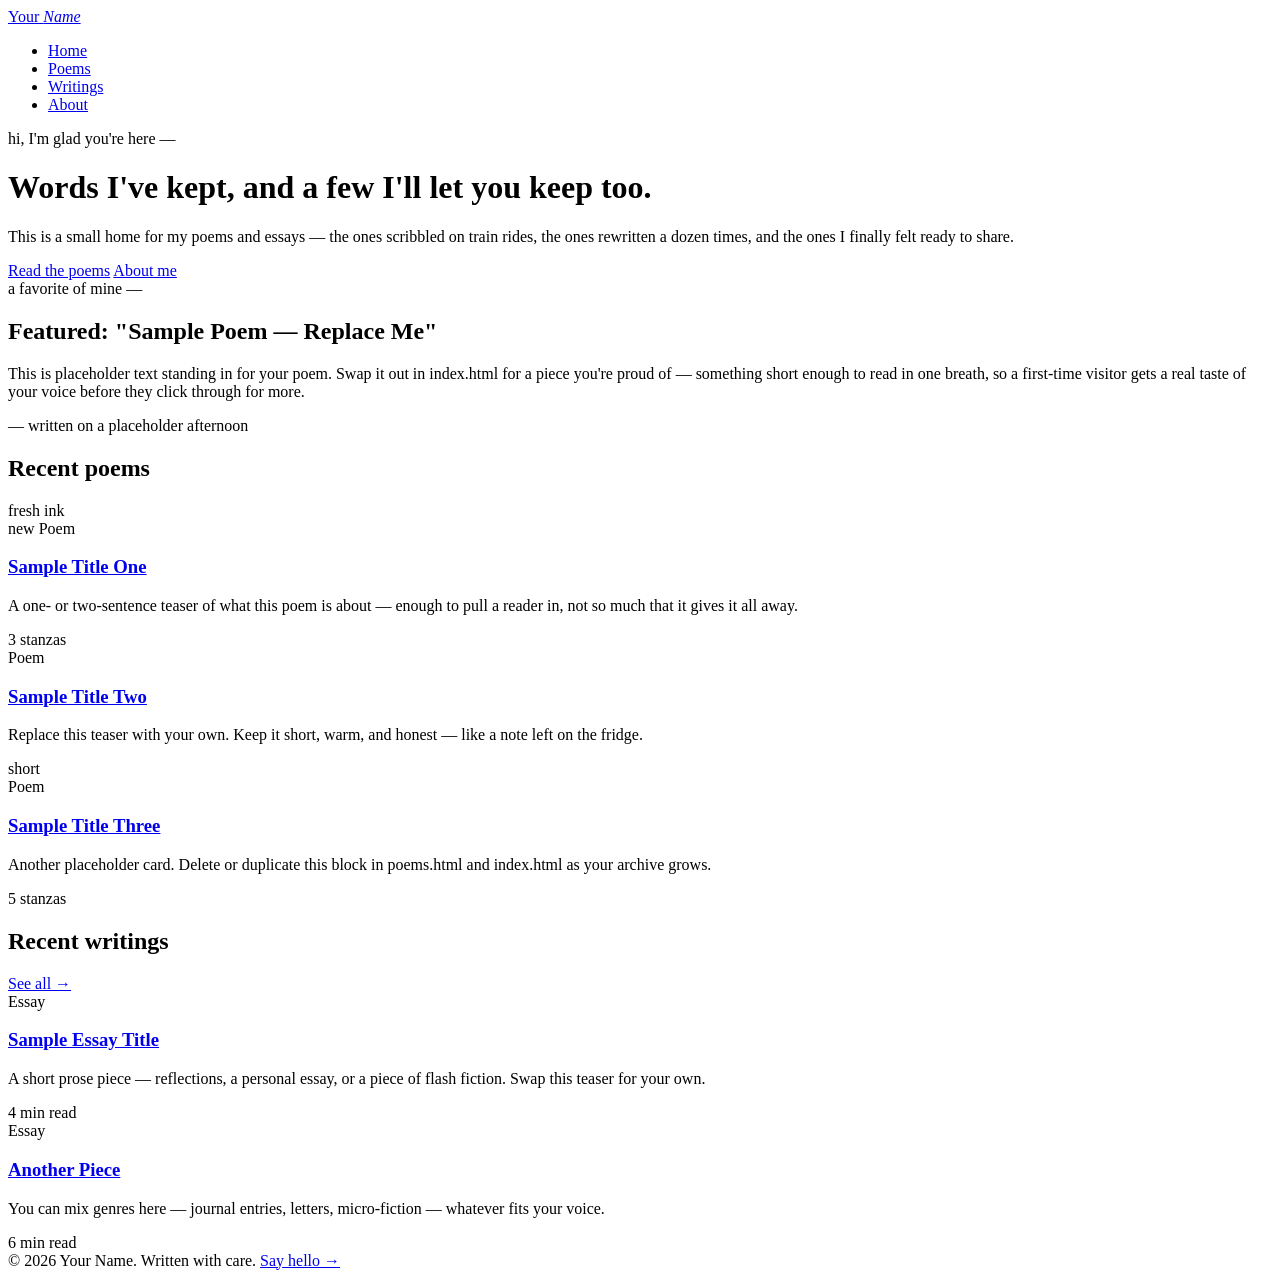
==== index.html @ cff37db4 "Add files via upload" ====
<!DOCTYPE html>
<html lang="en">
<head>
<meta charset="UTF-8">
<meta name="viewport" content="width=device-width, initial-scale=1.0">
<title>Your Name — Poems &amp; Writings</title>
<meta name="description" content="A home for poems and prose by Your Name.">
<link rel="stylesheet" href="css/style.css">
</head>
<body>

<nav class="site-nav">
  <div class="wrap">
    <a class="brand" href="index.html">Your <em>Name</em></a>
    <ul class="nav-links">
      <li><a href="index.html" class="active">Home</a></li>
      <li><a href="poems.html">Poems</a></li>
      <li><a href="writings.html">Writings</a></li>
      <li><a href="about.html">About</a></li>
    </ul>
  </div>
</nav>

<header class="hero wrap reveal">
  <span class="eyebrow">hi, I'm glad you're here —</span>
  <h1>Words I've kept, and a few I'll let you keep too.</h1>
  <p class="lede">This is a small home for my poems and essays — the ones scribbled on train rides, the ones rewritten a dozen times, and the ones I finally felt ready to share.</p>
  <div class="cta-row">
    <a class="btn btn-primary" href="poems.html">Read the poems</a>
    <a class="btn btn-ghost" href="about.html">About me</a>
  </div>
</header>

<main class="wrap">

  <section class="featured reveal">
    <span class="tag">a favorite of mine —</span>
    <h2>Featured: "Sample Poem — Replace Me"</h2>
    <p class="poem-text">This is placeholder text standing in for your poem.
Swap it out in index.html for a piece you're proud of —
something short enough to read in one breath,
so a first-time visitor gets a real taste of your voice
before they click through for more.</p>
    <p class="signature">— written on a placeholder afternoon</p>
  </section>

  <div class="section-head reveal">
    <h2>Recent poems</h2>
    <span class="note">fresh ink</span>
  </div>
  <div class="card-grid reveal">

    <div class="card">
      <span class="margin-note">new</span>
      <span class="kind">Poem</span>
      <h3><a href="poems.html">Sample Title One</a></h3>
      <p>A one- or two-sentence teaser of what this poem is about — enough to pull a reader in, not so much that it gives it all away.</p>
      <span class="meta">3 stanzas</span>
    </div>

    <div class="card">
      <span class="kind">Poem</span>
      <h3><a href="poems.html">Sample Title Two</a></h3>
      <p>Replace this teaser with your own. Keep it short, warm, and honest — like a note left on the fridge.</p>
      <span class="meta">short</span>
    </div>

    <div class="card">
      <span class="kind">Poem</span>
      <h3><a href="poems.html">Sample Title Three</a></h3>
      <p>Another placeholder card. Delete or duplicate this block in poems.html and index.html as your archive grows.</p>
      <span class="meta">5 stanzas</span>
    </div>

  </div>

  <div class="section-head reveal">
    <h2>Recent writings</h2>
    <a class="see-all" href="writings.html">See all →</a>
  </div>
  <div class="card-grid reveal">

    <div class="card">
      <span class="kind">Essay</span>
      <h3><a href="writings.html">Sample Essay Title</a></h3>
      <p>A short prose piece — reflections, a personal essay, or a piece of flash fiction. Swap this teaser for your own.</p>
      <span class="meta">4 min read</span>
    </div>

    <div class="card">
      <span class="kind">Essay</span>
      <h3><a href="writings.html">Another Piece</a></h3>
      <p>You can mix genres here — journal entries, letters, micro-fiction — whatever fits your voice.</p>
      <span class="meta">6 min read</span>
    </div>

  </div>

</main>

<footer class="wrap">
  <span>© 2026 Your Name. Written with care.</span>
  <span><a href="about.html">Say hello →</a></span>
</footer>

</body>
</html>
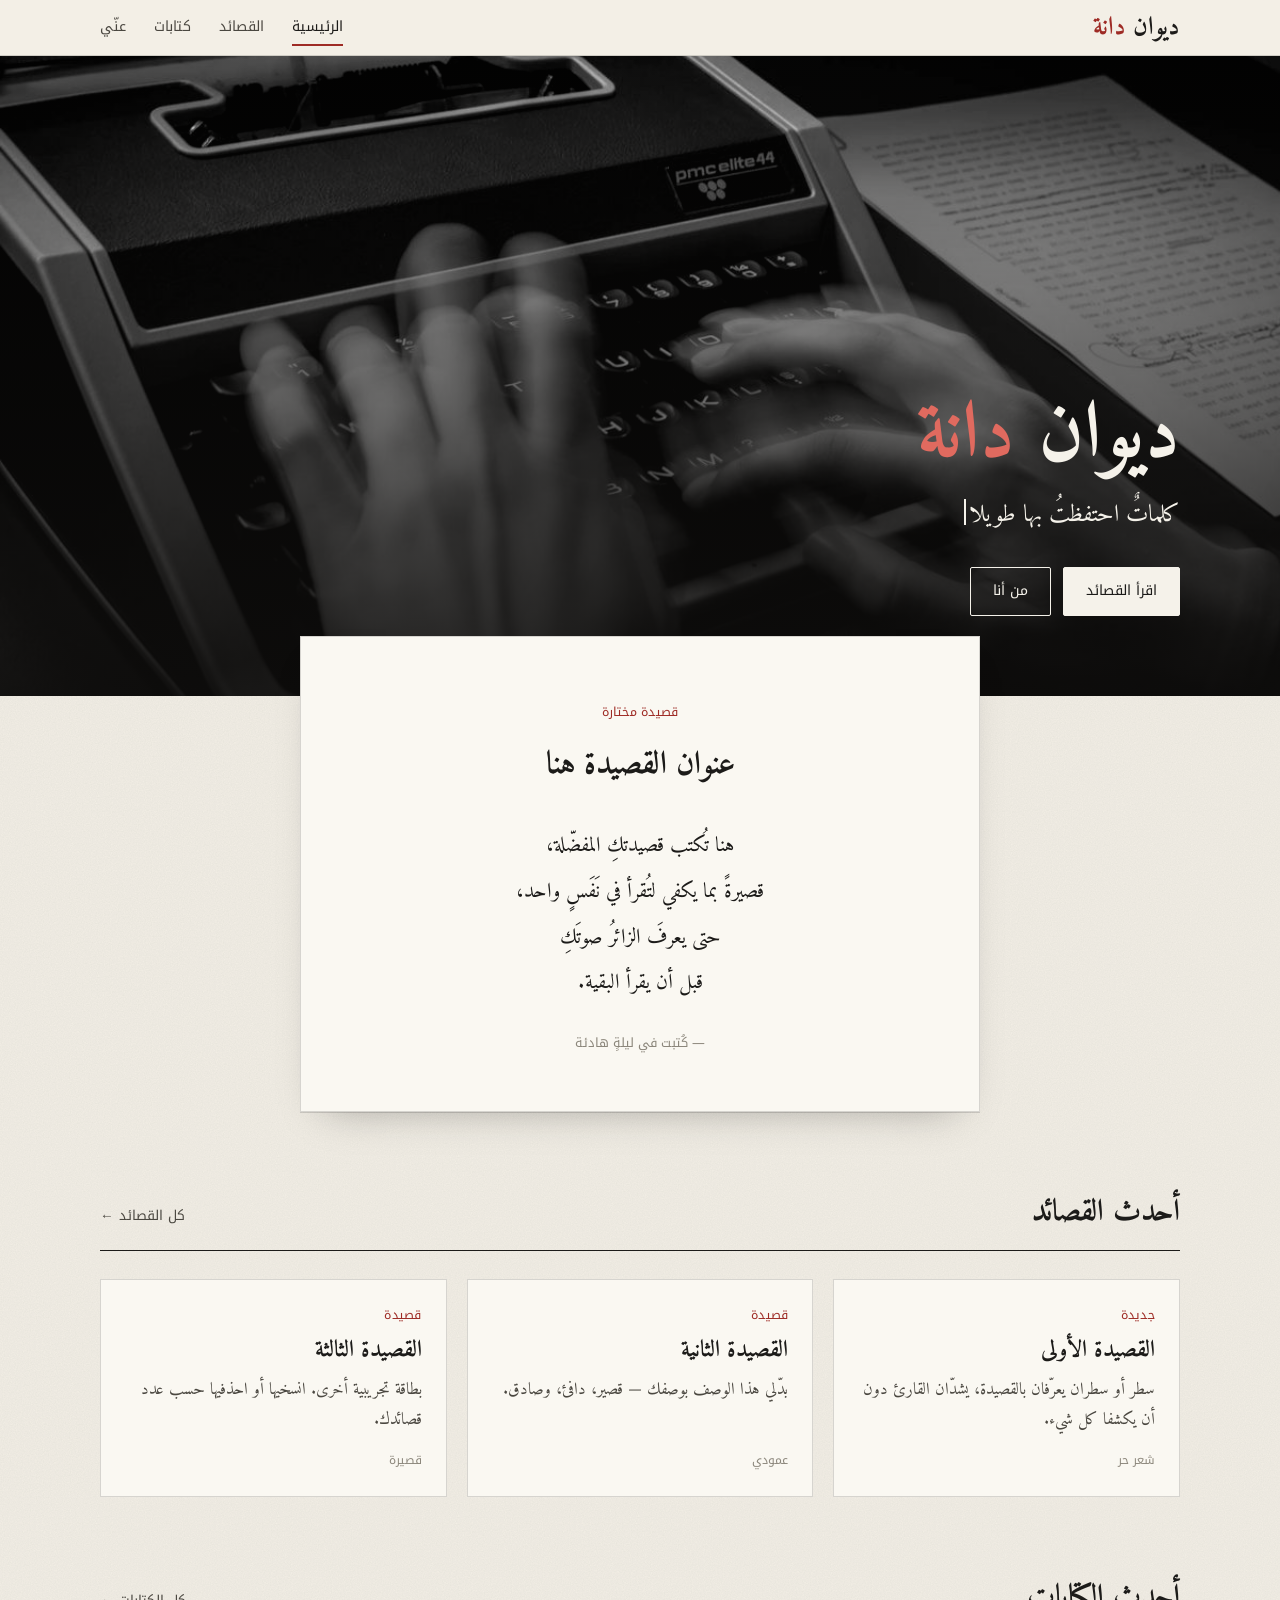
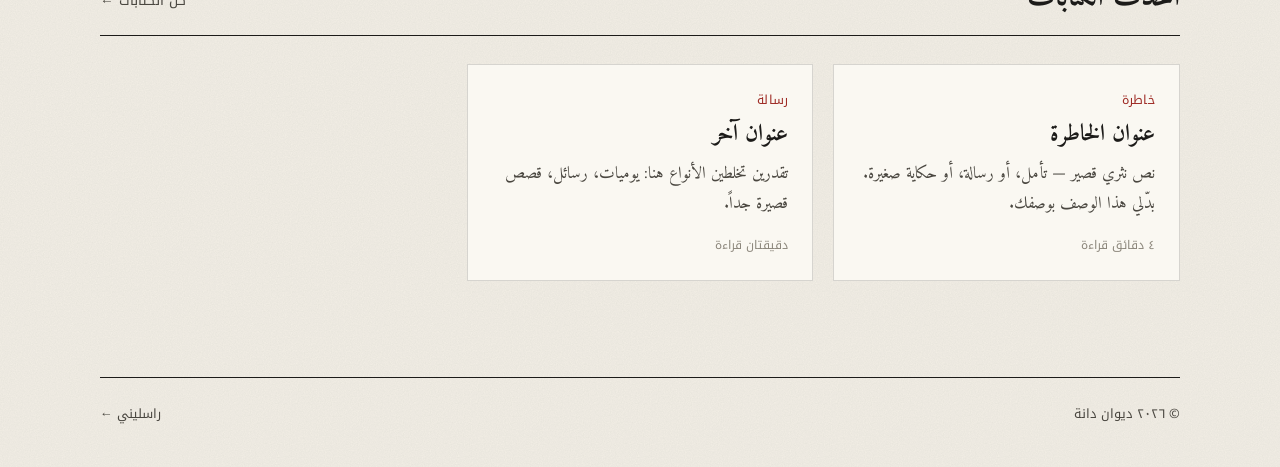
==== commit c1ac3d4b: "Redesign site as Arabic RTL "ديوان دانة" with typewriter style - Rewrite all four pages in Arabic (d" ====
--- a/index.html
+++ b/index.html
@@ -1,107 +1,102 @@
 <!DOCTYPE html>
-<html lang="en">
+<html lang="ar" dir="rtl" class="no-js">
 <head>
 <meta charset="UTF-8">
 <meta name="viewport" content="width=device-width, initial-scale=1.0">
-<title>Your Name — Poems &amp; Writings</title>
-<meta name="description" content="A home for poems and prose by Your Name.">
+<title>ديوان دانة</title>
+<meta name="description" content="ديوان دانة — قصائد وكتابات.">
 <link rel="stylesheet" href="css/style.css">
 </head>
 <body>
 
 <nav class="site-nav">
   <div class="wrap">
-    <a class="brand" href="index.html">Your <em>Name</em></a>
+    <a class="brand" href="index.html">ديوان <span>دانة</span></a>
     <ul class="nav-links">
-      <li><a href="index.html" class="active">Home</a></li>
-      <li><a href="poems.html">Poems</a></li>
-      <li><a href="writings.html">Writings</a></li>
-      <li><a href="about.html">About</a></li>
+      <li><a href="index.html" class="active">الرئيسية</a></li>
+      <li><a href="poems.html">القصائد</a></li>
+      <li><a href="writings.html">كتابات</a></li>
+      <li><a href="about.html">عنّي</a></li>
     </ul>
   </div>
 </nav>
 
-<header class="hero wrap reveal">
-  <span class="eyebrow">hi, I'm glad you're here —</span>
-  <h1>Words I've kept, and a few I'll let you keep too.</h1>
-  <p class="lede">This is a small home for my poems and essays — the ones scribbled on train rides, the ones rewritten a dozen times, and the ones I finally felt ready to share.</p>
-  <div class="cta-row">
-    <a class="btn btn-primary" href="poems.html">Read the poems</a>
-    <a class="btn btn-ghost" href="about.html">About me</a>
+<header class="hero">
+  <img src="img/typewriter.jpeg" alt="يدان تكتبان على آلة كاتبة قديمة">
+  <div class="wrap">
+    <h1>ديوان <span>دانة</span></h1>
+    <p class="typed" data-typed>كلماتٌ احتفظتُ بها طويلاً، وبعضُها صار لك.</p>
+    <div class="cta-row">
+      <a class="btn btn-primary" href="poems.html">اقرأ القصائد</a>
+      <a class="btn btn-ghost" href="about.html">من أنا</a>
+    </div>
   </div>
 </header>
 
 <main class="wrap">
 
-  <section class="featured reveal">
-    <span class="tag">a favorite of mine —</span>
-    <h2>Featured: "Sample Poem — Replace Me"</h2>
-    <p class="poem-text">This is placeholder text standing in for your poem.
-Swap it out in index.html for a piece you're proud of —
-something short enough to read in one breath,
-so a first-time visitor gets a real taste of your voice
-before they click through for more.</p>
-    <p class="signature">— written on a placeholder afternoon</p>
+  <!-- القصيدة المختارة: بدّليها بقصيدة تحبينها -->
+  <section class="sheet read reveal">
+    <span class="label">قصيدة مختارة</span>
+    <h2>عنوان القصيدة هنا</h2>
+    <p class="verse">هنا تُكتب قصيدتكِ المفضّلة،
+قصيرةً بما يكفي لتُقرأ في نَفَسٍ واحد،
+حتى يعرفَ الزائرُ صوتَكِ
+قبل أن يقرأ البقية.</p>
+    <p class="signature">— كُتبت في ليلةٍ هادئة</p>
   </section>
 
   <div class="section-head reveal">
-    <h2>Recent poems</h2>
-    <span class="note">fresh ink</span>
+    <h2>أحدث القصائد</h2>
+    <a href="poems.html">كل القصائد ←</a>
   </div>
   <div class="card-grid reveal">
-
-    <div class="card">
-      <span class="margin-note">new</span>
-      <span class="kind">Poem</span>
-      <h3><a href="poems.html">Sample Title One</a></h3>
-      <p>A one- or two-sentence teaser of what this poem is about — enough to pull a reader in, not so much that it gives it all away.</p>
-      <span class="meta">3 stanzas</span>
-    </div>
-
-    <div class="card">
-      <span class="kind">Poem</span>
-      <h3><a href="poems.html">Sample Title Two</a></h3>
-      <p>Replace this teaser with your own. Keep it short, warm, and honest — like a note left on the fridge.</p>
-      <span class="meta">short</span>
-    </div>
-
-    <div class="card">
-      <span class="kind">Poem</span>
-      <h3><a href="poems.html">Sample Title Three</a></h3>
-      <p>Another placeholder card. Delete or duplicate this block in poems.html and index.html as your archive grows.</p>
-      <span class="meta">5 stanzas</span>
-    </div>
-
+    <article class="card">
+      <span class="label">جديدة</span>
+      <h3><a href="poems.html#poem-1">القصيدة الأولى</a></h3>
+      <p>سطر أو سطران يعرّفان بالقصيدة، يشدّان القارئ دون أن يكشفا كل شيء.</p>
+      <span class="meta">شعر حر</span>
+    </article>
+    <article class="card">
+      <span class="label">قصيدة</span>
+      <h3><a href="poems.html#poem-2">القصيدة الثانية</a></h3>
+      <p>بدّلي هذا الوصف بوصفك — قصير، دافئ، وصادق.</p>
+      <span class="meta">عمودي</span>
+    </article>
+    <article class="card">
+      <span class="label">قصيدة</span>
+      <h3><a href="poems.html#poem-3">القصيدة الثالثة</a></h3>
+      <p>بطاقة تجريبية أخرى. انسخيها أو احذفيها حسب عدد قصائدك.</p>
+      <span class="meta">قصيرة</span>
+    </article>
   </div>
 
   <div class="section-head reveal">
-    <h2>Recent writings</h2>
-    <a class="see-all" href="writings.html">See all →</a>
+    <h2>أحدث الكتابات</h2>
+    <a href="writings.html">كل الكتابات ←</a>
   </div>
   <div class="card-grid reveal">
-
-    <div class="card">
-      <span class="kind">Essay</span>
-      <h3><a href="writings.html">Sample Essay Title</a></h3>
-      <p>A short prose piece — reflections, a personal essay, or a piece of flash fiction. Swap this teaser for your own.</p>
-      <span class="meta">4 min read</span>
-    </div>
-
-    <div class="card">
-      <span class="kind">Essay</span>
-      <h3><a href="writings.html">Another Piece</a></h3>
-      <p>You can mix genres here — journal entries, letters, micro-fiction — whatever fits your voice.</p>
-      <span class="meta">6 min read</span>
-    </div>
-
+    <article class="card">
+      <span class="label">خاطرة</span>
+      <h3><a href="writings.html#piece-1">عنوان الخاطرة</a></h3>
+      <p>نص نثري قصير — تأمل، أو رسالة، أو حكاية صغيرة. بدّلي هذا الوصف بوصفك.</p>
+      <span class="meta">٤ دقائق قراءة</span>
+    </article>
+    <article class="card">
+      <span class="label">رسالة</span>
+      <h3><a href="writings.html#piece-2">عنوان آخر</a></h3>
+      <p>تقدرين تخلطين الأنواع هنا: يوميات، رسائل، قصص قصيرة جداً.</p>
+      <span class="meta">دقيقتان قراءة</span>
+    </article>
   </div>
 
 </main>
 
 <footer class="wrap">
-  <span>© 2026 Your Name. Written with care.</span>
-  <span><a href="about.html">Say hello →</a></span>
+  <span>© ٢٠٢٦ ديوان دانة</span>
+  <a href="about.html">راسليني ←</a>
 </footer>
 
+<script src="js/main.js"></script>
 </body>
 </html>
--- a/css/style.css
+++ b/css/style.css
@@ -0,0 +1,239 @@
+@import url('https://fonts.googleapis.com/css2?family=Amiri:ital,wght@0,400;0,700;1,400&family=Noto+Kufi+Arabic:wght@400;600&family=Courier+Prime&display=swap');
+
+/* ============ الألوان والخطوط — غيّريها من هنا ============ */
+:root{
+  --paper:#F3EFE6;        /* لون الورق */
+  --paper-card:#FAF8F2;   /* لون البطاقات */
+  --ink:#1C1B19;          /* حبر أسود */
+  --ink-soft:#4A4740;
+  --ink-faint:#8C877C;
+  --ribbon:#9E2B25;       /* الحبر الأحمر في شريط الآلة الكاتبة */
+  --line:rgba(28,27,25,.16);
+
+  --poem:'Amiri', serif;               /* خط القصايد والنصوص */
+  --label:'Noto Kufi Arabic', sans-serif; /* خط القوائم والعناوين الصغيرة */
+  --type:'Courier Prime', monospace;    /* أرقام وتواريخ بخط الآلة الكاتبة */
+
+  --wrap:min(1080px, 100% - 32px);
+  --read:min(680px, 100% - 32px);
+}
+
+*{ box-sizing:border-box; }
+html{ scroll-behavior:smooth; }
+body{
+  margin:0;
+  background-color:var(--paper);
+  /* حبيبات ورق خفيفة */
+  background-image:url("data:image/svg+xml,%3Csvg xmlns='http://www.w3.org/2000/svg' width='180' height='180'%3E%3Cfilter id='n'%3E%3CfeTurbulence type='fractalNoise' baseFrequency='.85' numOctaves='3' stitchTiles='stitch'/%3E%3CfeColorMatrix values='0 0 0 0 0 0 0 0 0 0 0 0 0 0 0 0 0 0 .05 0'/%3E%3C/filter%3E%3Crect width='100%25' height='100%25' filter='url(%23n)'/%3E%3C/svg%3E");
+  color:var(--ink);
+  font-family:var(--poem);
+  font-size:1.2rem;
+  line-height:1.9;
+  -webkit-font-smoothing:antialiased;
+}
+img{ max-width:100%; display:block; }
+a{ color:inherit; text-decoration-color:var(--ribbon); text-underline-offset:6px; }
+a:hover{ color:var(--ribbon); }
+::selection{ background:var(--ink); color:var(--paper); }
+
+.wrap{ width:var(--wrap); margin-inline:auto; }
+.read{ width:var(--read); margin-inline:auto; }
+
+/* ============ القائمة ============ */
+.site-nav{
+  position:sticky; top:0; z-index:10;
+  background:color-mix(in srgb, var(--paper) 92%, transparent);
+  backdrop-filter:blur(6px);
+  border-bottom:1px solid var(--line);
+}
+.site-nav .wrap{
+  display:flex; align-items:center; justify-content:space-between;
+  gap:16px; padding-block:14px; flex-wrap:wrap;
+}
+.brand{
+  font-family:var(--poem); font-weight:700; font-size:1.6rem;
+  text-decoration:none; line-height:1;
+}
+.brand span{ color:var(--ribbon); }
+.nav-links{
+  list-style:none; margin:0; padding:0;
+  display:flex; gap:clamp(14px, 3vw, 28px);
+  font-family:var(--label); font-size:.88rem;
+}
+.nav-links a{ text-decoration:none; color:var(--ink-soft); padding-block:4px; }
+.nav-links a:hover{ color:var(--ink); }
+.nav-links a.active{ color:var(--ink); border-bottom:2px solid var(--ribbon); }
+
+/* ============ الواجهة بصورة الآلة الكاتبة ============ */
+.hero{
+  position:relative; min-height:min(78vh, 640px);
+  display:grid; align-items:end;
+  color:#F5F2EA; overflow:hidden; isolation:isolate;
+}
+.hero img{
+  position:absolute; inset:0; width:100%; height:100%;
+  object-fit:cover; z-index:-2; filter:grayscale(1) contrast(1.05);
+}
+.hero::after{
+  content:""; position:absolute; inset:0; z-index:-1;
+  background:linear-gradient(to top, rgba(14,13,12,.92) 0%, rgba(14,13,12,.55) 45%, rgba(14,13,12,.15) 100%);
+}
+.hero .wrap{ padding-block:clamp(40px, 8vw, 80px); }
+.hero h1{
+  font-size:clamp(2.6rem, 8vw, 5rem); line-height:1.2; margin:0 0 8px;
+}
+.hero h1 span{ color:#E06A5F; }
+.typed{
+  font-size:clamp(1.15rem, 2.6vw, 1.5rem); margin:0; min-height:1.9em; max-width:40ch;
+}
+.caret{
+  display:inline-block; width:2px; height:1.1em; background:currentColor;
+  vertical-align:-.15em; margin-inline-start:3px; animation:blink 1s steps(1) infinite;
+}
+@keyframes blink{ 50%{ opacity:0; } }
+.hero .cta-row{ margin-top:28px; }
+
+/* ============ أزرار ============ */
+.cta-row{ display:flex; gap:12px; flex-wrap:wrap; }
+.btn{
+  font-family:var(--label); font-size:.88rem; text-decoration:none;
+  padding:10px 22px; border:1.5px solid currentColor; border-radius:2px;
+  transition:background .2s, color .2s;
+}
+.btn-primary{ background:var(--ink); color:var(--paper); border-color:var(--ink); }
+.btn-primary:hover{ background:var(--ribbon); border-color:var(--ribbon); color:#fff; }
+.btn-ghost:hover{ background:var(--ink); color:var(--paper); border-color:var(--ink); }
+.hero .btn-primary{ background:#F5F2EA; color:var(--ink); border-color:#F5F2EA; }
+.hero .btn-primary:hover{ background:var(--ribbon); border-color:var(--ribbon); color:#fff; }
+.hero .btn-ghost{ color:#F5F2EA; }
+.hero .btn-ghost:hover{ background:#F5F2EA; color:var(--ink); }
+
+/* ============ عناوين الأقسام ============ */
+.label{
+  display:inline-block; font-family:var(--label); font-size:.78rem;
+  color:var(--ribbon); letter-spacing:.02em;
+}
+.section-head{
+  display:flex; align-items:baseline; justify-content:space-between; gap:12px;
+  border-bottom:1px solid var(--ink); padding-bottom:8px;
+  margin:72px 0 28px;
+}
+.section-head h2{ margin:0; font-size:1.9rem; }
+.section-head a{ font-family:var(--label); font-size:.85rem; text-decoration:none; color:var(--ink-soft); }
+
+.page-head{ padding-block:clamp(48px, 9vw, 96px) 24px; text-align:center; }
+.page-head h1{ font-size:clamp(2.4rem, 7vw, 3.8rem); margin:4px 0 12px; line-height:1.3; }
+.page-head p{ color:var(--ink-soft); margin:0 auto; max-width:46ch; }
+
+/* ============ القصيدة المختارة (ورقة في الآلة) ============ */
+.sheet{
+  background:var(--paper-card);
+  border:1px solid var(--line);
+  box-shadow:0 1px 0 var(--line), 0 18px 40px -24px rgba(0,0,0,.35);
+  padding:clamp(28px, 6vw, 56px);
+  margin-top:-60px; position:relative;
+  text-align:center;
+}
+.sheet h2{ font-size:2rem; margin:6px 0 20px; }
+.signature{ font-family:var(--label); font-size:.8rem; color:var(--ink-faint); margin:24px 0 0; }
+
+/* ============ البطاقات ============ */
+.card-grid{
+  display:grid; gap:20px;
+  grid-template-columns:repeat(auto-fill, minmax(min(100%, 280px), 1fr));
+}
+.card{
+  background:var(--paper-card); border:1px solid var(--line);
+  padding:24px; display:flex; flex-direction:column; gap:6px;
+  transition:transform .2s, box-shadow .2s;
+}
+.card:hover{ transform:translateY(-3px); box-shadow:0 14px 30px -20px rgba(0,0,0,.45); }
+.card h3{ margin:0; font-size:1.45rem; line-height:1.5; }
+.card h3 a{ text-decoration:none; }
+.card p{ margin:0; color:var(--ink-soft); font-size:1.05rem; line-height:1.8; flex:1; }
+.meta{ font-family:var(--label); font-size:.75rem; color:var(--ink-faint); margin-top:8px; }
+
+/* ============ القصايد ============ */
+.toc{
+  display:flex; flex-wrap:wrap; justify-content:center; gap:8px 20px;
+  font-family:var(--label); font-size:.85rem; margin:0 auto 24px; padding:0; list-style:none;
+}
+.toc a{ text-decoration:none; color:var(--ink-soft); }
+.toc a::before{ content:"✱ "; color:var(--ribbon); }
+
+.piece{
+  padding-block:56px; border-top:1px solid var(--line);
+  text-align:center; scroll-margin-top:80px;
+}
+.piece h2{ font-size:2.1rem; margin:4px 0 2px; line-height:1.4; }
+.date{ font-family:var(--type); font-size:.85rem; color:var(--ink-faint); }
+
+/* شعر حر: سطر تحت سطر */
+.verse{ white-space:pre-line; margin:28px 0 0; font-size:1.3rem; line-height:2.2; }
+
+/* شعر عمودي: صدر وعجز */
+.abyat{ margin:28px auto 0; max-width:620px; }
+.bayt{
+  display:grid; grid-template-columns:1fr 1fr; gap:0 48px;
+  font-size:1.3rem; line-height:2.4;
+}
+.bayt span:first-child{ text-align:right; }
+.bayt span:last-child{ text-align:left; }
+
+.note-inline{ font-size:1rem; color:var(--ink-faint); font-style:italic; margin:28px 0 0; }
+
+/* نثر */
+.prose{ text-align:justify; text-align-last:right; }
+.prose p{ margin:0 0 1.2em; font-size:1.25rem; line-height:2.1; }
+.prose p:first-of-type::first-letter{ color:var(--ribbon); font-weight:700; }
+.prose-head{ text-align:center; margin-bottom:28px; }
+
+.ornament{ text-align:center; color:var(--ribbon); font-family:var(--type); margin:8px 0; letter-spacing:.6em; }
+
+/* ============ من أنا ============ */
+.about-grid{
+  display:grid; grid-template-columns:minmax(0, 340px) 1fr; gap:clamp(28px, 6vw, 64px);
+  align-items:start; padding-bottom:40px;
+}
+.about-photo{
+  background:var(--paper-card); padding:12px 12px 44px; border:1px solid var(--line);
+  box-shadow:0 18px 40px -24px rgba(0,0,0,.35); transform:rotate(1.5deg);
+}
+.about-photo img{ aspect-ratio:4/5; object-fit:cover; filter:grayscale(1); }
+.about-photo figcaption{ font-family:var(--type); font-size:.8rem; color:var(--ink-faint); text-align:center; margin-top:12px; }
+.about-body h3{ font-size:1.5rem; margin:32px 0 4px; }
+.about-body p{ margin:0 0 1em; }
+.about-body .cta-row{ margin-top:16px; }
+
+/* ============ التذييل ============ */
+footer{
+  margin-top:96px; border-top:1px solid var(--ink);
+  padding-block:24px 40px;
+  display:flex; justify-content:space-between; flex-wrap:wrap; gap:12px;
+  font-family:var(--label); font-size:.8rem; color:var(--ink-soft);
+}
+footer a{ text-decoration:none; }
+
+/* ============ حركة الظهور ============ */
+.reveal{ opacity:0; transform:translateY(14px); transition:opacity .7s ease, transform .7s ease; }
+.reveal.in{ opacity:1; transform:none; }
+.no-js .reveal{ opacity:1; transform:none; }
+
+@media (prefers-reduced-motion: reduce){
+  html{ scroll-behavior:auto; }
+  .reveal{ opacity:1; transform:none; transition:none; }
+  .caret{ animation:none; }
+  .card, .card:hover{ transition:none; transform:none; }
+}
+
+/* ============ الجوال ============ */
+@media (max-width:720px){
+  body{ font-size:1.12rem; }
+  .site-nav .wrap{ justify-content:center; }
+  .about-grid{ grid-template-columns:1fr; }
+  .about-photo{ max-width:300px; margin-inline:auto; }
+  .bayt{ grid-template-columns:1fr; gap:0; margin-bottom:14px; line-height:2; }
+  .bayt span:first-child{ text-align:right; }
+  .bayt span:last-child{ text-align:left; padding-inline-start:20%; }
+  .sheet{ margin-top:-32px; }
+}
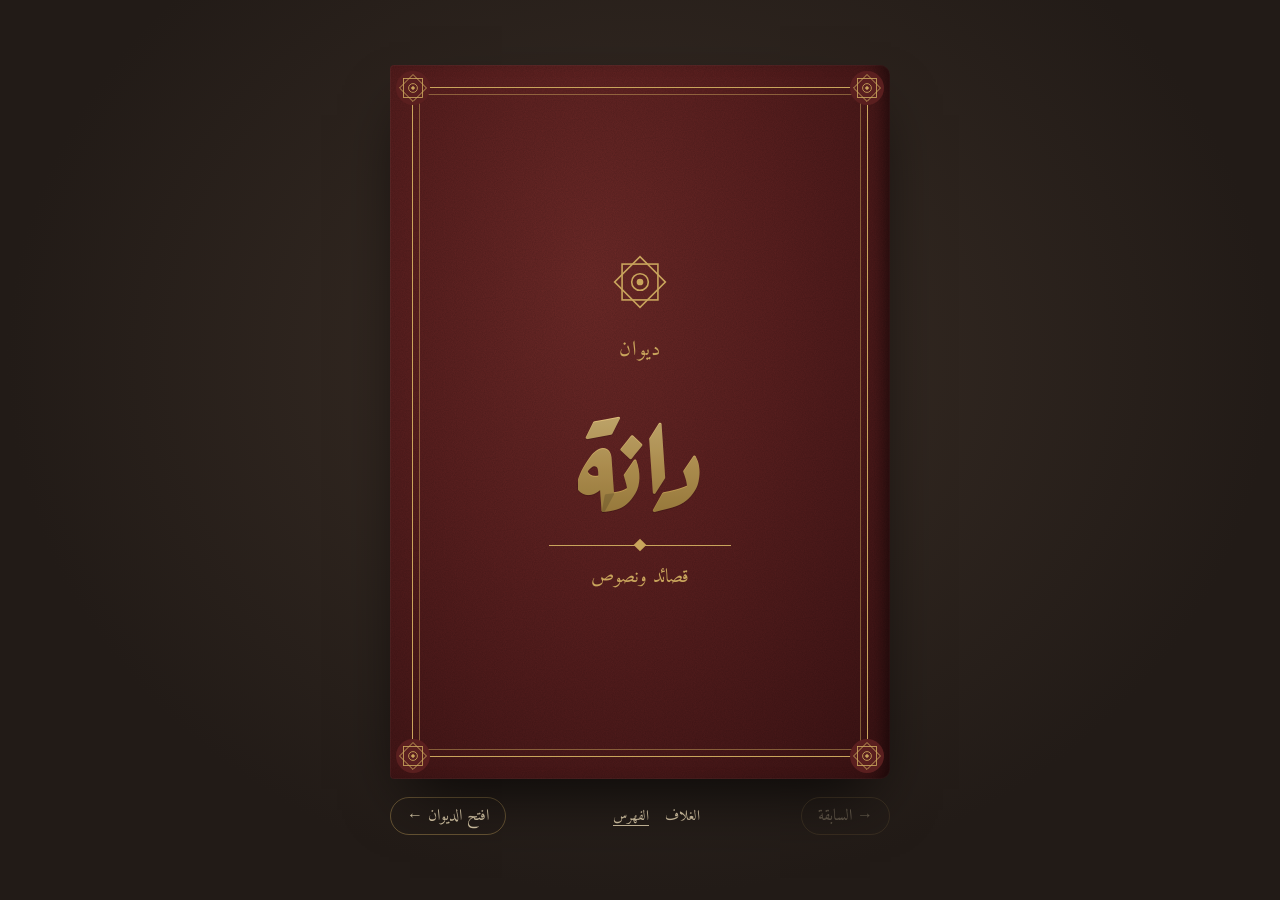
==== commit 2c63706b: "Rework site as a book-style diwan with page turning - Single index.html holds the whole diwan: leath" ====
--- a/index.html
+++ b/index.html
@@ -1,102 +1,189 @@
 <!DOCTYPE html>
-<html lang="ar" dir="rtl" class="no-js">
+<html lang="ar" dir="rtl">
 <head>
 <meta charset="UTF-8">
 <meta name="viewport" content="width=device-width, initial-scale=1.0">
 <title>ديوان دانة</title>
-<meta name="description" content="ديوان دانة — قصائد وكتابات.">
+<meta name="description" content="ديوان دانة — قصائد ونصوص.">
 <link rel="stylesheet" href="css/style.css">
+<script>document.documentElement.classList.add('js');</script>
 </head>
 <body>
 
-<nav class="site-nav">
-  <div class="wrap">
-    <a class="brand" href="index.html">ديوان <span>دانة</span></a>
-    <ul class="nav-links">
-      <li><a href="index.html" class="active">الرئيسية</a></li>
-      <li><a href="poems.html">القصائد</a></li>
-      <li><a href="writings.html">كتابات</a></li>
-      <li><a href="about.html">عنّي</a></li>
-    </ul>
+<!-- النجمة الثمانية المستخدمة في الزخارف -->
+<svg width="0" height="0" style="position:absolute" aria-hidden="true">
+  <symbol id="star" viewBox="0 0 100 100">
+    <g fill="none" stroke="currentColor" stroke-width="2.5">
+      <rect x="22" y="22" width="56" height="56"/>
+      <rect x="22" y="22" width="56" height="56" transform="rotate(45 50 50)"/>
+      <circle cx="50" cy="50" r="13"/>
+      <circle cx="50" cy="50" r="4" fill="currentColor"/>
+    </g>
+  </symbol>
+</svg>
+
+<!-- ============ الكتاب ============ -->
+<div class="stage">
+  <div class="book" id="book" data-state="cover">
+
+    <div class="cover front" id="front-cover" role="button" tabindex="0" aria-label="افتح الديوان">
+      <div class="cover-frame">
+        <svg class="corner c1"><use href="#star"/></svg>
+        <svg class="corner c2"><use href="#star"/></svg>
+        <svg class="corner c3"><use href="#star"/></svg>
+        <svg class="corner c4"><use href="#star"/></svg>
+        <svg class="cover-star"><use href="#star"/></svg>
+        <p class="cover-kicker">ديوان</p>
+        <h1 class="cover-title">دانة</h1>
+        <div class="cover-rule"></div>
+        <p class="cover-sub">قصائد ونصوص</p>
+      </div>
+    </div>
+
+    <div class="spread" id="spread">
+      <article class="sheet-page side-right" id="slot-right"></article>
+      <article class="sheet-page side-left" id="slot-left"></article>
+    </div>
+
+    <div class="cover back" id="back-cover">
+      <div class="cover-frame">
+        <svg class="cover-star"><use href="#star"/></svg>
+        <p class="cover-sub">ديوان دانة</p>
+      </div>
+    </div>
+
   </div>
-</nav>
 
-<header class="hero">
-  <img src="img/typewriter.jpeg" alt="يدان تكتبان على آلة كاتبة قديمة">
-  <div class="wrap">
-    <h1>ديوان <span>دانة</span></h1>
-    <p class="typed" data-typed>كلماتٌ احتفظتُ بها طويلاً، وبعضُها صار لك.</p>
-    <div class="cta-row">
-      <a class="btn btn-primary" href="poems.html">اقرأ القصائد</a>
-      <a class="btn btn-ghost" href="about.html">من أنا</a>
-    </div>
-  </div>
-</header>
+  <nav class="book-nav" aria-label="تقليب الصفحات">
+    <button type="button" id="prev">→ السابقة</button>
+    <span class="where">
+      <span id="where"></span>
+      <button type="button" class="link" id="to-toc">الفهرس</button>
+    </span>
+    <button type="button" id="next">التالية ←</button>
+  </nav>
+</div>
 
-<main class="wrap">
+<!--
+  ============ صفحات الديوان ============
+  كل صفحة = <section class="page"> … </section>
+  الترتيب هنا هو ترتيب الصفحات في الكتاب، والأرقام والفهرس تنحسب تلقائياً.
 
-  <!-- القصيدة المختارة: بدّليها بقصيدة تحبينها -->
-  <section class="sheet read reveal">
-    <span class="label">قصيدة مختارة</span>
-    <h2>عنوان القصيدة هنا</h2>
-    <p class="verse">هنا تُكتب قصيدتكِ المفضّلة،
-قصيرةً بما يكفي لتُقرأ في نَفَسٍ واحد،
-حتى يعرفَ الزائرُ صوتَكِ
-قبل أن يقرأ البقية.</p>
-    <p class="signature">— كُتبت في ليلةٍ هادئة</p>
+  data-toc="..."   ← اسم الصفحة في الفهرس (اللي ما لها data-toc ما تطلع في الفهرس)
+  data-part="..."  ← بداية باب جديد، واسمه يطلع أعلى صفحات الباب
+  class="plain"    ← صفحة بدون رقم وبدون عنوان أعلاها
+  class="center"   ← المحتوى في نص الصفحة
+-->
+<div class="pages-src" id="pages">
+
+  <section class="page plain center title-page">
+    <svg class="orn-star"><use href="#star"/></svg>
+    <p class="small">ديوان</p>
+    <h1 class="ruqaa big">دانة</h1>
+    <div class="divider"></div>
+    <p>قصائد ونصوص</p>
+    <p class="small muted">الطبعة الأولى · ٢٠٢٦</p>
   </section>
 
-  <div class="section-head reveal">
-    <h2>أحدث القصائد</h2>
-    <a href="poems.html">كل القصائد ←</a>
-  </div>
-  <div class="card-grid reveal">
-    <article class="card">
-      <span class="label">جديدة</span>
-      <h3><a href="poems.html#poem-1">القصيدة الأولى</a></h3>
-      <p>سطر أو سطران يعرّفان بالقصيدة، يشدّان القارئ دون أن يكشفا كل شيء.</p>
-      <span class="meta">شعر حر</span>
-    </article>
-    <article class="card">
-      <span class="label">قصيدة</span>
-      <h3><a href="poems.html#poem-2">القصيدة الثانية</a></h3>
-      <p>بدّلي هذا الوصف بوصفك — قصير، دافئ، وصادق.</p>
-      <span class="meta">عمودي</span>
-    </article>
-    <article class="card">
-      <span class="label">قصيدة</span>
-      <h3><a href="poems.html#poem-3">القصيدة الثالثة</a></h3>
-      <p>بطاقة تجريبية أخرى. انسخيها أو احذفيها حسب عدد قصائدك.</p>
-      <span class="meta">قصيرة</span>
-    </article>
-  </div>
+  <section class="page plain center dedication" data-toc="الإهداء">
+    <p class="dedicate">إلى …<br>بدّلي هذا السطر بإهدائك،<br>لمن كتبتِ له أول قصيدة.</p>
+  </section>
 
-  <div class="section-head reveal">
-    <h2>أحدث الكتابات</h2>
-    <a href="writings.html">كل الكتابات ←</a>
-  </div>
-  <div class="card-grid reveal">
-    <article class="card">
-      <span class="label">خاطرة</span>
-      <h3><a href="writings.html#piece-1">عنوان الخاطرة</a></h3>
-      <p>نص نثري قصير — تأمل، أو رسالة، أو حكاية صغيرة. بدّلي هذا الوصف بوصفك.</p>
-      <span class="meta">٤ دقائق قراءة</span>
-    </article>
-    <article class="card">
-      <span class="label">رسالة</span>
-      <h3><a href="writings.html#piece-2">عنوان آخر</a></h3>
-      <p>تقدرين تخلطين الأنواع هنا: يوميات، رسائل، قصص قصيرة جداً.</p>
-      <span class="meta">دقيقتان قراءة</span>
-    </article>
-  </div>
+  <section class="page toc-page">
+    <h2 class="ruqaa">الفهرس</h2>
+    <ol class="toc" data-auto-toc></ol>
+  </section>
 
-</main>
+  <section class="page" data-toc="مقدّمة">
+    <h2 class="ruqaa">مقدّمة</h2>
+    <div class="prose">
+      <p>كلمة قصيرة قبل القصائد: كيف وُلد هذا الديوان، ولمن، ومتى. بدّلي هذه الفقرة بكلامك، أو احذفي الصفحة كلها لو ما تبينها.</p>
+    </div>
+  </section>
 
-<footer class="wrap">
-  <span>© ٢٠٢٦ ديوان دانة</span>
-  <a href="about.html">راسليني ←</a>
-</footer>
+  <!-- ===== الباب الأول ===== -->
+  <section class="page plain center part" data-part="القصائد" data-toc="الباب الأول: القصائد">
+    <svg class="orn-star"><use href="#star"/></svg>
+    <p class="small">الباب الأول</p>
+    <h2 class="ruqaa big">القصائد</h2>
+  </section>
 
-<script src="js/main.js"></script>
+  <!-- شعر حر: اكتبي القصيدة كما هي، كل سطر في سطر -->
+  <section class="page" data-toc="القصيدة الأولى">
+    <h2 class="ruqaa">القصيدة الأولى</h2>
+    <p class="verse">هنا مكانُ قصيدتكِ كاملة.
+احتفظي بفواصل الأسطر كما هي،
+وستظهر على الصفحة
+تماماً كما كتبتِها.
+
+اتركي سطراً فارغاً بين المقاطع،
+وانسخي هذه الصفحة كلها
+لكل قصيدة جديدة.</p>
+    <p class="footnote">كُتبت في ليلةٍ هادئة</p>
+  </section>
+
+  <!-- شعر عمودي: كل بيت = <p class="bayt"><span>الصدر</span><span>العجز</span></p> -->
+  <section class="page" data-toc="القصيدة الثانية">
+    <h2 class="ruqaa">القصيدة الثانية</h2>
+    <div class="abyat">
+      <p class="bayt"><span>هنا صدرُ البيتِ الأوّلِ يُكتبُ</span><span>وهنا عجزُهُ في الجهةِ الأخرى</span></p>
+      <p class="bayt"><span>وصدرُ البيتِ الثاني هنا</span><span>وعجزُهُ يأتي بعدَهُ مباشرةً</span></p>
+      <p class="bayt"><span>انسخي السطرَ لكلِّ بيتٍ</span><span>واحذفي ما لا تحتاجين</span></p>
+    </div>
+  </section>
+
+  <section class="page center" data-toc="القصيدة الثالثة">
+    <h2 class="ruqaa">القصيدة الثالثة</h2>
+    <p class="verse">القصائدُ القصيرة تليقُ بهذا الديوان أيضاً،
+أحياناً أصغرُها يقولُ أكثر.</p>
+  </section>
+
+  <!-- ===== الباب الثاني ===== -->
+  <section class="page plain center part" data-part="نصوص" data-toc="الباب الثاني: نصوص">
+    <svg class="orn-star"><use href="#star"/></svg>
+    <p class="small">الباب الثاني</p>
+    <h2 class="ruqaa big">نصوص</h2>
+  </section>
+
+  <!-- نثر: كل فقرة في <p> -->
+  <section class="page" data-toc="عنوان الخاطرة">
+    <h2 class="ruqaa">عنوان الخاطرة</h2>
+    <div class="prose">
+      <p>هذه الفقرة الأولى من نصّك النثري. اكتبي هنا كما تكتبين في دفترك، بلا قيود، وسيأخذ النص شكله على الصفحة تلقائياً.</p>
+      <p>وهذه فقرة ثانية. لو طال النص عن الصفحة، قسّميه على صفحتين: الثانية بدون data-toc حتى لا تتكرر في الفهرس.</p>
+    </div>
+  </section>
+
+  <section class="page" data-toc="رسالة لم تُرسل">
+    <h2 class="ruqaa">رسالة لم تُرسل</h2>
+    <div class="prose">
+      <p>نص تجريبي آخر. تقدرين تكتبين هنا رسالة، أو يومية، أو قصة قصيرة جداً. انسخي هذه الصفحة لكل نص جديد واحذفي ما لا تحتاجينه.</p>
+    </div>
+  </section>
+
+  <!-- ===== عن الكاتبة ===== -->
+  <section class="page center about" data-part="عن الكاتبة" data-toc="عن الكاتبة">
+    <figure class="portrait">
+      <img src="img/typewriter.jpeg" alt="يدان تكتبان على آلة كاتبة قديمة">
+    </figure>
+    <h2 class="ruqaa">عن الكاتبة</h2>
+    <p>أنا <strong>دانة</strong>. بدّلي هذه الفقرة بنبذتك: كيف بدأتِ الكتابة، وما الذي يشدّك للشعر والنثر.</p>
+    <p class="contact">
+      <a href="mailto:you@example.com">البريد</a> ·
+      <a href="https://instagram.com/yourhandle">إنستغرام</a> ·
+      <a href="https://x.com/yourhandle">إكس</a>
+    </p>
+  </section>
+
+  <section class="page plain center colophon">
+    <div class="divider"></div>
+    <p class="ruqaa big-ish">تمّ الديوان</p>
+    <p class="small muted">شكراً لأنك قرأت حتى هنا</p>
+    <svg class="orn-star"><use href="#star"/></svg>
+  </section>
+
+</div>
+
+<script src="js/book.js"></script>
 </body>
 </html>
--- a/css/style.css
+++ b/css/style.css
@@ -1,239 +1,246 @@
-@import url('https://fonts.googleapis.com/css2?family=Amiri:ital,wght@0,400;0,700;1,400&family=Noto+Kufi+Arabic:wght@400;600&family=Courier+Prime&display=swap');
+@import url('https://fonts.googleapis.com/css2?family=Amiri:ital,wght@0,400;0,700;1,400&family=Aref+Ruqaa:wght@400;700&display=swap');
 
 /* ============ الألوان والخطوط — غيّريها من هنا ============ */
 :root{
-  --paper:#F3EFE6;        /* لون الورق */
-  --paper-card:#FAF8F2;   /* لون البطاقات */
-  --ink:#1C1B19;          /* حبر أسود */
-  --ink-soft:#4A4740;
-  --ink-faint:#8C877C;
-  --ribbon:#9E2B25;       /* الحبر الأحمر في شريط الآلة الكاتبة */
-  --line:rgba(28,27,25,.16);
-
-  --poem:'Amiri', serif;               /* خط القصايد والنصوص */
-  --label:'Noto Kufi Arabic', sans-serif; /* خط القوائم والعناوين الصغيرة */
-  --type:'Courier Prime', monospace;    /* أرقام وتواريخ بخط الآلة الكاتبة */
-
-  --wrap:min(1080px, 100% - 32px);
-  --read:min(680px, 100% - 32px);
+  --desk:#221b17;          /* الخلفية حول الكتاب */
+  --paper:#F4EBD6;         /* لون الورق */
+  --paper-edge:#E4D7B9;
+  --ink:#2A2118;           /* الحبر */
+  --ink-soft:#5C4E3E;
+  --rubric:#8E2C20;        /* الحبر الأحمر للعناوين، مثل المخطوطات */
+  --leather:#5A1F1F;       /* جلد الغلاف */
+  --leather-dark:#3A1213;
+  --gold:#C9A55C;          /* التذهيب */
+
+  --text:'Amiri', serif;
+  --title:'Aref Ruqaa', 'Amiri', serif;
+
+  /* مقاس الصفحة الواحدة */
+  --pw:min(calc((100svh - 130px) * .7), calc((100vw - 56px) / 2), 500px);
+  --ph:calc(var(--pw) / .7);
+}
+@media (max-width:819px){
+  :root{
+    --pw:min(calc(100vw - 32px), 460px);
+    --ph:min(calc(100svh - 110px), calc(var(--pw) * 1.55));
+  }
 }
 
 *{ box-sizing:border-box; }
-html{ scroll-behavior:smooth; }
+html,body{ margin:0; }
 body{
-  margin:0;
+  min-height:100svh;
+  background:radial-gradient(ellipse at 50% 40%, #3a2e26 0%, var(--desk) 70%);
+  color:var(--ink);
+  font-family:var(--text);
+  -webkit-font-smoothing:antialiased;
+}
+img{ max-width:100%; display:block; }
+a{ color:var(--rubric); text-underline-offset:5px; }
+::selection{ background:var(--rubric); color:var(--paper); }
+
+.ruqaa{ font-family:var(--title); font-weight:700; color:var(--rubric); }
+
+/* ============ المسرح ============ */
+.stage{
+  min-height:100svh; display:flex; flex-direction:column;
+  align-items:center; justify-content:center; gap:18px; padding:16px;
+}
+.book{ position:relative; perspective:2400px; }
+
+/* ============ الغلاف ============ */
+.cover{
+  width:var(--pw); height:var(--ph);
+  display:none; position:relative;
+  border-radius:4px 10px 10px 4px;
+  background:
+    url("data:image/svg+xml,%3Csvg xmlns='http://www.w3.org/2000/svg' width='160' height='160'%3E%3Cfilter id='n'%3E%3CfeTurbulence type='fractalNoise' baseFrequency='.9' numOctaves='3'/%3E%3CfeColorMatrix values='0 0 0 0 0 0 0 0 0 0 0 0 0 0 0 0 0 0 .18 0'/%3E%3C/filter%3E%3Crect width='100%25' height='100%25' filter='url(%23n)'/%3E%3C/svg%3E"),
+    radial-gradient(ellipse at 40% 30%, #6e2a28 0%, var(--leather) 45%, var(--leather-dark) 100%);
+  box-shadow:
+    inset -14px 0 18px -10px rgba(0,0,0,.6),   /* الكعب */
+    inset 0 0 0 1px rgba(255,255,255,.04),
+    0 30px 60px -20px rgba(0,0,0,.8);
+  color:var(--gold);
+}
+.cover.front{ cursor:pointer; }
+.cover.front:focus-visible{ outline:2px solid var(--gold); outline-offset:6px; }
+.cover-frame{
+  position:absolute; inset:22px;
+  border:1.5px solid var(--gold);
+  outline:1px solid color-mix(in srgb, var(--gold) 50%, transparent);
+  outline-offset:-8px;
+  display:flex; flex-direction:column; align-items:center; justify-content:center;
+  text-align:center; padding:24px;
+}
+.corner{ position:absolute; width:34px; height:34px; color:var(--gold); }
+.c1{ top:-17px; right:-17px; } .c2{ top:-17px; left:-17px; }
+.c3{ bottom:-17px; right:-17px; } .c4{ bottom:-17px; left:-17px; }
+.corner{ background:var(--leather); border-radius:50%; }
+.cover-star{ width:64px; height:64px; margin-bottom:18px; }
+.cover-kicker{ margin:0; font-size:1.3rem; letter-spacing:.05em; }
+.cover-title{
+  margin:0; font-family:var(--title); font-weight:700;
+  font-size:calc(var(--pw) * .26); line-height:1.25;
+  background:linear-gradient(180deg, #F3DA9A 0%, var(--gold) 60%, #A8853D 100%);
+  -webkit-background-clip:text; background-clip:text; color:transparent;
+  text-shadow:0 1px 0 rgba(0,0,0,.15);
+}
+.cover-rule{ width:45%; height:1px; background:var(--gold); margin:14px 0; position:relative; }
+.cover-rule::after{
+  content:""; position:absolute; left:50%; top:50%; width:9px; height:9px;
+  background:var(--gold); transform:translate(-50%,-50%) rotate(45deg);
+}
+.cover-sub{ margin:0; font-size:1.2rem; }
+.cover.back .cover-star{ width:44px; height:44px; opacity:.85; }
+.cover.back{ border-radius:10px 4px 4px 10px; box-shadow:inset 14px 0 18px -10px rgba(0,0,0,.6), 0 30px 60px -20px rgba(0,0,0,.8); }
+
+/* ============ الكتاب المفتوح ============ */
+.spread{
+  display:none; position:relative; transform-style:preserve-3d;
+  filter:drop-shadow(0 30px 40px rgba(0,0,0,.55));
+}
+.book[data-state="cover"] .cover.front,
+.book[data-state="back"] .cover.back{ display:block; }
+.book[data-state="open"] .spread{ display:flex; }
+
+.book.appear > *{ animation:appear .55s ease both; }
+@keyframes appear{ from{ opacity:0; transform:scale(.97); } }
+
+.sheet-page{
+  width:var(--pw); height:var(--ph);
   background-color:var(--paper);
-  /* حبيبات ورق خفيفة */
-  background-image:url("data:image/svg+xml,%3Csvg xmlns='http://www.w3.org/2000/svg' width='180' height='180'%3E%3Cfilter id='n'%3E%3CfeTurbulence type='fractalNoise' baseFrequency='.85' numOctaves='3' stitchTiles='stitch'/%3E%3CfeColorMatrix values='0 0 0 0 0 0 0 0 0 0 0 0 0 0 0 0 0 0 .05 0'/%3E%3C/filter%3E%3Crect width='100%25' height='100%25' filter='url(%23n)'/%3E%3C/svg%3E");
-  color:var(--ink);
-  font-family:var(--poem);
-  font-size:1.2rem;
-  line-height:1.9;
-  -webkit-font-smoothing:antialiased;
-}
-img{ max-width:100%; display:block; }
-a{ color:inherit; text-decoration-color:var(--ribbon); text-underline-offset:6px; }
-a:hover{ color:var(--ribbon); }
-::selection{ background:var(--ink); color:var(--paper); }
-
-.wrap{ width:var(--wrap); margin-inline:auto; }
-.read{ width:var(--read); margin-inline:auto; }
-
-/* ============ القائمة ============ */
-.site-nav{
-  position:sticky; top:0; z-index:10;
-  background:color-mix(in srgb, var(--paper) 92%, transparent);
-  backdrop-filter:blur(6px);
-  border-bottom:1px solid var(--line);
-}
-.site-nav .wrap{
-  display:flex; align-items:center; justify-content:space-between;
-  gap:16px; padding-block:14px; flex-wrap:wrap;
-}
-.brand{
-  font-family:var(--poem); font-weight:700; font-size:1.6rem;
-  text-decoration:none; line-height:1;
-}
-.brand span{ color:var(--ribbon); }
-.nav-links{
-  list-style:none; margin:0; padding:0;
-  display:flex; gap:clamp(14px, 3vw, 28px);
-  font-family:var(--label); font-size:.88rem;
-}
-.nav-links a{ text-decoration:none; color:var(--ink-soft); padding-block:4px; }
-.nav-links a:hover{ color:var(--ink); }
-.nav-links a.active{ color:var(--ink); border-bottom:2px solid var(--ribbon); }
-
-/* ============ الواجهة بصورة الآلة الكاتبة ============ */
-.hero{
-  position:relative; min-height:min(78vh, 640px);
-  display:grid; align-items:end;
-  color:#F5F2EA; overflow:hidden; isolation:isolate;
-}
-.hero img{
-  position:absolute; inset:0; width:100%; height:100%;
-  object-fit:cover; z-index:-2; filter:grayscale(1) contrast(1.05);
-}
-.hero::after{
-  content:""; position:absolute; inset:0; z-index:-1;
-  background:linear-gradient(to top, rgba(14,13,12,.92) 0%, rgba(14,13,12,.55) 45%, rgba(14,13,12,.15) 100%);
-}
-.hero .wrap{ padding-block:clamp(40px, 8vw, 80px); }
-.hero h1{
-  font-size:clamp(2.6rem, 8vw, 5rem); line-height:1.2; margin:0 0 8px;
-}
-.hero h1 span{ color:#E06A5F; }
-.typed{
-  font-size:clamp(1.15rem, 2.6vw, 1.5rem); margin:0; min-height:1.9em; max-width:40ch;
-}
-.caret{
-  display:inline-block; width:2px; height:1.1em; background:currentColor;
-  vertical-align:-.15em; margin-inline-start:3px; animation:blink 1s steps(1) infinite;
-}
-@keyframes blink{ 50%{ opacity:0; } }
-.hero .cta-row{ margin-top:28px; }
-
-/* ============ أزرار ============ */
-.cta-row{ display:flex; gap:12px; flex-wrap:wrap; }
-.btn{
-  font-family:var(--label); font-size:.88rem; text-decoration:none;
-  padding:10px 22px; border:1.5px solid currentColor; border-radius:2px;
-  transition:background .2s, color .2s;
-}
-.btn-primary{ background:var(--ink); color:var(--paper); border-color:var(--ink); }
-.btn-primary:hover{ background:var(--ribbon); border-color:var(--ribbon); color:#fff; }
-.btn-ghost:hover{ background:var(--ink); color:var(--paper); border-color:var(--ink); }
-.hero .btn-primary{ background:#F5F2EA; color:var(--ink); border-color:#F5F2EA; }
-.hero .btn-primary:hover{ background:var(--ribbon); border-color:var(--ribbon); color:#fff; }
-.hero .btn-ghost{ color:#F5F2EA; }
-.hero .btn-ghost:hover{ background:#F5F2EA; color:var(--ink); }
-
-/* ============ عناوين الأقسام ============ */
-.label{
-  display:inline-block; font-family:var(--label); font-size:.78rem;
-  color:var(--ribbon); letter-spacing:.02em;
-}
-.section-head{
-  display:flex; align-items:baseline; justify-content:space-between; gap:12px;
-  border-bottom:1px solid var(--ink); padding-bottom:8px;
-  margin:72px 0 28px;
-}
-.section-head h2{ margin:0; font-size:1.9rem; }
-.section-head a{ font-family:var(--label); font-size:.85rem; text-decoration:none; color:var(--ink-soft); }
-
-.page-head{ padding-block:clamp(48px, 9vw, 96px) 24px; text-align:center; }
-.page-head h1{ font-size:clamp(2.4rem, 7vw, 3.8rem); margin:4px 0 12px; line-height:1.3; }
-.page-head p{ color:var(--ink-soft); margin:0 auto; max-width:46ch; }
-
-/* ============ القصيدة المختارة (ورقة في الآلة) ============ */
-.sheet{
-  background:var(--paper-card);
-  border:1px solid var(--line);
-  box-shadow:0 1px 0 var(--line), 0 18px 40px -24px rgba(0,0,0,.35);
-  padding:clamp(28px, 6vw, 56px);
-  margin-top:-60px; position:relative;
-  text-align:center;
-}
-.sheet h2{ font-size:2rem; margin:6px 0 20px; }
-.signature{ font-family:var(--label); font-size:.8rem; color:var(--ink-faint); margin:24px 0 0; }
-
-/* ============ البطاقات ============ */
-.card-grid{
-  display:grid; gap:20px;
-  grid-template-columns:repeat(auto-fill, minmax(min(100%, 280px), 1fr));
-}
-.card{
-  background:var(--paper-card); border:1px solid var(--line);
-  padding:24px; display:flex; flex-direction:column; gap:6px;
-  transition:transform .2s, box-shadow .2s;
-}
-.card:hover{ transform:translateY(-3px); box-shadow:0 14px 30px -20px rgba(0,0,0,.45); }
-.card h3{ margin:0; font-size:1.45rem; line-height:1.5; }
-.card h3 a{ text-decoration:none; }
-.card p{ margin:0; color:var(--ink-soft); font-size:1.05rem; line-height:1.8; flex:1; }
-.meta{ font-family:var(--label); font-size:.75rem; color:var(--ink-faint); margin-top:8px; }
-
-/* ============ القصايد ============ */
-.toc{
-  display:flex; flex-wrap:wrap; justify-content:center; gap:8px 20px;
-  font-family:var(--label); font-size:.85rem; margin:0 auto 24px; padding:0; list-style:none;
-}
-.toc a{ text-decoration:none; color:var(--ink-soft); }
-.toc a::before{ content:"✱ "; color:var(--ribbon); }
-
-.piece{
-  padding-block:56px; border-top:1px solid var(--line);
-  text-align:center; scroll-margin-top:80px;
-}
-.piece h2{ font-size:2.1rem; margin:4px 0 2px; line-height:1.4; }
-.date{ font-family:var(--type); font-size:.85rem; color:var(--ink-faint); }
-
-/* شعر حر: سطر تحت سطر */
-.verse{ white-space:pre-line; margin:28px 0 0; font-size:1.3rem; line-height:2.2; }
-
-/* شعر عمودي: صدر وعجز */
-.abyat{ margin:28px auto 0; max-width:620px; }
+  background-image:url("data:image/svg+xml,%3Csvg xmlns='http://www.w3.org/2000/svg' width='180' height='180'%3E%3Cfilter id='n'%3E%3CfeTurbulence type='fractalNoise' baseFrequency='.8' numOctaves='3'/%3E%3CfeColorMatrix values='0 0 0 0 .35 0 0 0 0 .25 0 0 0 0 .1 0 0 0 .07 0'/%3E%3C/filter%3E%3Crect width='100%25' height='100%25' filter='url(%23n)'/%3E%3C/svg%3E");
+  position:relative; display:flex; flex-direction:column;
+  padding:calc(var(--pw) * .08) calc(var(--pw) * .1) calc(var(--pw) * .06);
+  font-size:clamp(1rem, calc(var(--pw) * .036), 1.18rem);
+  line-height:2;
+  overflow:hidden;
+}
+/* ظل الكعب في المنتصف + سماكة الأوراق على الأطراف */
+.side-right{
+  border-radius:2px 6px 6px 2px;
+  box-shadow:inset 22px 0 26px -18px rgba(70,45,20,.45), 3px 0 0 var(--paper-edge), 5px 1px 0 #d6c7a5, 7px 2px 0 #cbbb96;
+}
+.side-left{
+  border-radius:6px 2px 2px 6px;
+  box-shadow:inset -22px 0 26px -18px rgba(70,45,20,.45), -3px 0 0 var(--paper-edge), -5px 1px 0 #d6c7a5, -7px 2px 0 #cbbb96;
+}
+.single .side-left{ display:none; }
+.single .side-right{ border-radius:2px 6px 6px 2px; box-shadow:inset 16px 0 22px -18px rgba(70,45,20,.4), -3px 0 0 var(--paper-edge), -5px 1px 0 #d6c7a5; }
+
+.run-head{
+  text-align:center; font-size:.78em; color:var(--ink-soft);
+  border-bottom:1px solid rgba(42,33,24,.25); padding-bottom:4px; margin-bottom:18px;
+}
+.page-body{
+  flex:1; overflow-y:auto; overflow-x:hidden; scrollbar-width:thin; scrollbar-color:var(--paper-edge) transparent;
+  display:flex; flex-direction:column;
+}
+.center .page-body{ justify-content:center; text-align:center; align-items:center; }
+.folio{ text-align:center; font-size:.85em; color:var(--ink-soft); padding-top:10px; }
+.folio::before, .folio::after{ content:" ❈ "; color:var(--rubric); font-size:.8em; }
+.plain .run-head, .plain .folio{ visibility:hidden; }
+
+/* طرف الصفحة المطوي: يقلّب الصفحة */
+.page-corner{
+  position:absolute; bottom:0; width:44px; height:44px; border:0; padding:0; cursor:pointer;
+  background:linear-gradient(var(--corner-dir), transparent 50%, rgba(120,90,50,.18) 50%, #e8dcbf 60%, var(--paper-edge) 100%);
+  transition:width .2s, height .2s;
+}
+.side-left .page-corner{ left:0; --corner-dir:45deg; }
+.side-right .page-corner{ right:0; --corner-dir:-45deg; }
+.page-corner:hover, .page-corner:focus-visible{ width:60px; height:60px; outline:none; }
+.blank .page-corner{ display:none; }
+
+/* ============ محتوى الصفحات ============ */
+.sheet-page h2{ font-size:1.9em; margin:0 0 .4em; text-align:center; line-height:1.5; }
+.sheet-page p{ margin:0 0 .8em; }
+.small{ font-size:.9em; margin:0 !important; }
+.muted{ color:var(--ink-soft); }
+.big{ font-size:3.2em !important; margin:0 !important; line-height:1.4; }
+.big-ish{ font-size:2.2em; margin:.2em 0 !important; }
+.orn-star{ width:46px; height:46px; color:var(--rubric); margin:10px auto; }
+.divider{
+  width:55%; height:1px; background:var(--ink-soft); margin:14px auto; position:relative; opacity:.7;
+}
+.divider::after{
+  content:""; position:absolute; left:50%; top:50%; width:7px; height:7px;
+  background:var(--rubric); transform:translate(-50%,-50%) rotate(45deg);
+}
+.title-page .ruqaa.big{ font-size:4.2em !important; }
+.dedicate{ font-style:italic; font-size:1.15em; line-height:2.2; color:var(--ink-soft); }
+
+.verse{ white-space:pre-line; text-align:center; font-size:1.08em; line-height:2.15; }
+.footnote{ text-align:center; font-size:.85em; color:var(--ink-soft); margin-top:auto !important; }
+.footnote::before{ content:"— "; }
+
+.abyat{ display:flex; flex-direction:column; gap:.3em; }
 .bayt{
-  display:grid; grid-template-columns:1fr 1fr; gap:0 48px;
-  font-size:1.3rem; line-height:2.4;
-}
-.bayt span:first-child{ text-align:right; }
-.bayt span:last-child{ text-align:left; }
-
-.note-inline{ font-size:1rem; color:var(--ink-faint); font-style:italic; margin:28px 0 0; }
-
-/* نثر */
-.prose{ text-align:justify; text-align-last:right; }
-.prose p{ margin:0 0 1.2em; font-size:1.25rem; line-height:2.1; }
-.prose p:first-of-type::first-letter{ color:var(--ribbon); font-weight:700; }
-.prose-head{ text-align:center; margin-bottom:28px; }
-
-.ornament{ text-align:center; color:var(--ribbon); font-family:var(--type); margin:8px 0; letter-spacing:.6em; }
-
-/* ============ من أنا ============ */
-.about-grid{
-  display:grid; grid-template-columns:minmax(0, 340px) 1fr; gap:clamp(28px, 6vw, 64px);
-  align-items:start; padding-bottom:40px;
-}
-.about-photo{
-  background:var(--paper-card); padding:12px 12px 44px; border:1px solid var(--line);
-  box-shadow:0 18px 40px -24px rgba(0,0,0,.35); transform:rotate(1.5deg);
-}
-.about-photo img{ aspect-ratio:4/5; object-fit:cover; filter:grayscale(1); }
-.about-photo figcaption{ font-family:var(--type); font-size:.8rem; color:var(--ink-faint); text-align:center; margin-top:12px; }
-.about-body h3{ font-size:1.5rem; margin:32px 0 4px; }
-.about-body p{ margin:0 0 1em; }
-.about-body .cta-row{ margin-top:16px; }
-
-/* ============ التذييل ============ */
-footer{
-  margin-top:96px; border-top:1px solid var(--ink);
-  padding-block:24px 40px;
-  display:flex; justify-content:space-between; flex-wrap:wrap; gap:12px;
-  font-family:var(--label); font-size:.8rem; color:var(--ink-soft);
-}
-footer a{ text-decoration:none; }
-
-/* ============ حركة الظهور ============ */
-.reveal{ opacity:0; transform:translateY(14px); transition:opacity .7s ease, transform .7s ease; }
-.reveal.in{ opacity:1; transform:none; }
-.no-js .reveal{ opacity:1; transform:none; }
+  display:grid; grid-template-columns:1fr 1fr; gap:0 1.6em;
+  margin:0 !important; font-size:1.02em; line-height:2.1;
+}
+.bayt span:first-child{ text-align:right; text-align-last:justify; }
+.bayt span:last-child{ text-align:left; text-align-last:justify; }
+
+.prose p{ text-align:justify; text-indent:1.5em; line-height:2; }
+.prose p:first-child{ text-indent:0; }
+.prose p:first-child::first-letter{ color:var(--rubric); font-weight:700; font-size:1.3em; }
+
+/* الفهرس */
+.toc{ list-style:none; margin:0; padding:0; }
+.toc li{ margin:0; }
+.toc a{ display:flex; align-items:baseline; gap:6px; color:var(--ink); text-decoration:none; padding:3px 0; }
+.toc a:hover span{ color:var(--rubric); }
+.toc i{ flex:1; border-bottom:1.5px dotted rgba(42,33,24,.45); transform:translateY(-5px); }
+.toc b{ font-weight:400; color:var(--ink-soft); min-width:1.5em; text-align:left; }
+.toc .toc-part a{ font-weight:700; color:var(--rubric); margin-top:10px; }
+
+/* عن الكاتبة */
+.portrait{ margin:0 auto 6px; width:42%; aspect-ratio:3/4; border-radius:50%; overflow:hidden; border:3px double var(--rubric); padding:4px; }
+.portrait img{ width:100%; height:100%; object-fit:cover; border-radius:50%; filter:grayscale(1) sepia(.35); }
+.about p{ font-size:.95em; }
+.contact{ font-size:.9em !important; }
+
+/* ============ أزرار التقليب ============ */
+.book-nav{
+  display:flex; align-items:center; justify-content:space-between; gap:12px;
+  width:min(calc(var(--pw) * 2), 100%);
+  color:#d9c9a8; font-size:1rem;
+}
+.single + .book-nav, .book-nav.single{ width:var(--pw); }
+.book-nav button{
+  font:inherit; color:inherit; background:none; border:1px solid rgba(201,165,92,.4);
+  border-radius:999px; padding:4px 16px; cursor:pointer;
+}
+.book-nav button:hover:not(:disabled){ border-color:var(--gold); color:var(--gold); }
+.book-nav button:disabled{ opacity:.3; cursor:default; }
+.book-nav button.link{ border:0; padding:0 6px; text-decoration:underline; text-underline-offset:5px; }
+.where{ display:flex; gap:10px; align-items:center; font-size:.9rem; opacity:.85; }
+
+/* ============ الورقة اللي تتقلب ============ */
+.leaf{
+  position:absolute; top:0; height:var(--ph); width:var(--pw);
+  transform-style:preserve-3d; z-index:5;
+  transition:transform .85s cubic-bezier(.45,.05,.25,1), opacity .6s ease;
+}
+.leaf .sheet-page{ position:absolute; inset:0; backface-visibility:hidden; }
+.leaf .face-back{ transform:rotateY(180deg); }
+
+/* ============ بدون جافاسكربت: الصفحات تحت بعض ============ */
+.pages-src .page{
+  max-width:620px; margin:24px auto; padding:40px 32px; background:var(--paper);
+  font-size:1.15rem; line-height:2;
+}
+.pages-src .center{ text-align:center; }
+.js .pages-src{ display:none; }
+html:not(.js) .stage{ display:none; }
 
 @media (prefers-reduced-motion: reduce){
-  html{ scroll-behavior:auto; }
-  .reveal{ opacity:1; transform:none; transition:none; }
-  .caret{ animation:none; }
-  .card, .card:hover{ transition:none; transform:none; }
-}
-
-/* ============ الجوال ============ */
-@media (max-width:720px){
-  body{ font-size:1.12rem; }
-  .site-nav .wrap{ justify-content:center; }
-  .about-grid{ grid-template-columns:1fr; }
-  .about-photo{ max-width:300px; margin-inline:auto; }
-  .bayt{ grid-template-columns:1fr; gap:0; margin-bottom:14px; line-height:2; }
-  .bayt span:first-child{ text-align:right; }
-  .bayt span:last-child{ text-align:left; padding-inline-start:20%; }
-  .sheet{ margin-top:-32px; }
-}
+  .leaf{ transition:none; }
+  .book.appear > *{ animation:none; }
+}
+
+/* الشعر العمودي على الجوال: الصدر فوق والعجز تحته */
+.single .bayt{ grid-template-columns:1fr; margin-bottom:.5em !important; line-height:1.9; }
+.single .bayt span{ text-align-last:auto; }
+.single .bayt span:last-child{ padding-right:18%; }
